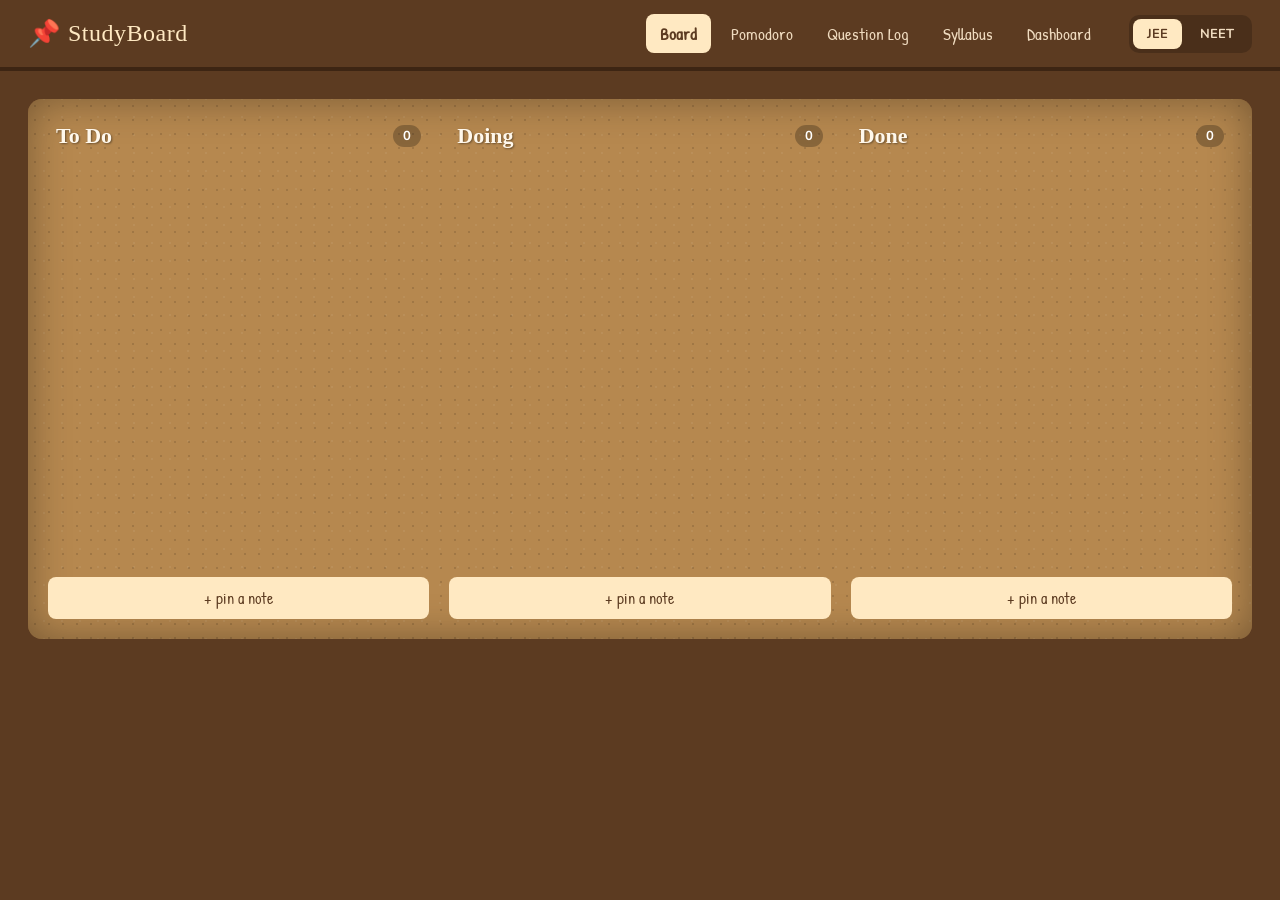
==== index.html @ 80663cc7 "Initial commit: StudyBoard sticky-note kanban with Pomodoro timer, question log, and syllabus tracke" ====
<!DOCTYPE html>
<html lang="en">
<head>
<meta charset="UTF-8">
<meta name="viewport" content="width=device-width, initial-scale=1.0">
<meta name="theme-color" content="#b6884f">
<title>StudyBoard — JEE/NEET sticky-note board & tracker</title>
<meta name="description" content="A handwritten sticky-note board for JEE/NEET aspirants: kanban board, question log, and syllabus tracker.">
<link rel="preconnect" href="https://fonts.googleapis.com">
<link rel="preconnect" href="https://fonts.gstatic.com" crossorigin>
<link rel="stylesheet" href="https://fonts.googleapis.com/css2?family=Caveat:wght@400;500;600;700&family=Nunito:wght@400;600;700;800&family=Patrick+Hand&family=Permanent+Marker&display=swap">
<link rel="stylesheet" href="styles.css">
</head>
<body>
<div id="app">

  <header class="topbar">
    <div class="brand">
      <span class="brand-note">📌</span>
      <span class="brand-text">StudyBoard</span>
    </div>
    <nav class="tabs" id="tabs">
      <button class="tab-btn active" data-tab="board">Board</button>
      <button class="tab-btn" data-tab="timer">Pomodoro</button>
      <button class="tab-btn" data-tab="qlog">Question Log</button>
      <button class="tab-btn" data-tab="syllabus">Syllabus</button>
      <button class="tab-btn" data-tab="stats">Dashboard</button>
    </nav>
    <div class="exam-toggle">
      <button class="exam-btn active" data-exam="JEE">JEE</button>
      <button class="exam-btn" data-exam="NEET">NEET</button>
    </div>
  </header>

  <!-- BOARD -->
  <main id="view-board" class="view active">
    <div class="corkboard">
      <div class="column" data-status="todo">
        <div class="column-head"><h2>To Do</h2><span class="count" id="count-todo">0</span></div>
        <div class="notes-drop" data-status="todo"></div>
        <button class="add-note-btn" data-status="todo">+ pin a note</button>
      </div>
      <div class="column" data-status="doing">
        <div class="column-head"><h2>Doing</h2><span class="count" id="count-doing">0</span></div>
        <div class="notes-drop" data-status="doing"></div>
        <button class="add-note-btn" data-status="doing">+ pin a note</button>
      </div>
      <div class="column" data-status="done">
        <div class="column-head"><h2>Done</h2><span class="count" id="count-done">0</span></div>
        <div class="notes-drop" data-status="done"></div>
        <button class="add-note-btn" data-status="done">+ pin a note</button>
      </div>
    </div>
  </main>

  <!-- POMODORO TIMER -->
  <main id="view-timer" class="view">
    <div class="timer-wrap">
      <div class="timer-card">
        <div class="timer-mode-row" id="timer-mode-row">
          <button class="mode-btn active" data-mode="focus">Focus</button>
          <button class="mode-btn" data-mode="short">Short Break</button>
          <button class="mode-btn" data-mode="long">Long Break</button>
        </div>
        <div class="timer-ring">
          <svg viewBox="0 0 200 200" class="ring-svg">
            <circle cx="100" cy="100" r="90" class="ring-track"></circle>
            <circle cx="100" cy="100" r="90" class="ring-progress" id="ring-progress"></circle>
          </svg>
          <div class="timer-display" id="timer-display">25:00</div>
        </div>
        <div class="timer-subject-row">
          <select id="timer-subject"><option value="">No subject</option></select>
          <input id="timer-chapter" placeholder="chapter / topic (optional)">
        </div>
        <div class="timer-controls">
          <button id="timer-start-btn" class="primary-btn">Start</button>
          <button id="timer-reset-btn" class="ghost-btn">Reset</button>
        </div>
        <div class="timer-cycle-info">
          <span id="timer-cycle-count">0</span> focus sessions completed today &middot; round <span id="timer-round">1</span>/<span id="timer-round-total">4</span>
        </div>
      </div>

      <div class="panel timer-settings-panel">
        <h2 class="panel-title">Timer settings</h2>
        <div class="qform">
          <div class="field">
            <label>Focus (min)</label>
            <input id="setting-focus" type="number" min="1" max="120" value="25">
          </div>
          <div class="field">
            <label>Short break (min)</label>
            <input id="setting-short" type="number" min="1" max="60" value="5">
          </div>
          <div class="field">
            <label>Long break (min)</label>
            <input id="setting-long" type="number" min="1" max="90" value="15">
          </div>
          <div class="field">
            <label>Rounds before long break</label>
            <input id="setting-rounds" type="number" min="1" max="12" value="4">
          </div>
        </div>
      </div>

      <div class="panel">
        <h2 class="panel-title">Today's focus sessions</h2>
        <div class="table-wrap">
          <table id="focus-table">
            <thead><tr><th>Time</th><th>Subject</th><th>Chapter</th><th>Duration</th></tr></thead>
            <tbody id="focus-table-body"></tbody>
          </table>
          <p id="focus-table-empty" class="empty-msg">No focus sessions logged today yet.</p>
        </div>
      </div>
    </div>
  </main>

  <!-- QUESTION LOG -->
  <main id="view-qlog" class="view">
    <div class="panel">
      <h2 class="panel-title">Log a question</h2>
      <form id="qform" class="qform">
        <div class="field">
          <label>Subject</label>
          <select id="q-subject" required></select>
        </div>
        <div class="field">
          <label>Chapter / Topic</label>
          <input id="q-chapter" list="chapter-list" placeholder="e.g. Rotational Motion" required>
          <datalist id="chapter-list"></datalist>
        </div>
        <div class="field">
          <label>Result</label>
          <select id="q-result" required>
            <option value="correct">Correct</option>
            <option value="incorrect">Incorrect</option>
            <option value="skipped">Skipped</option>
          </select>
        </div>
        <div class="field">
          <label>Difficulty</label>
          <select id="q-difficulty" required>
            <option value="easy">Easy</option>
            <option value="medium" selected>Medium</option>
            <option value="hard">Hard</option>
          </select>
        </div>
        <div class="field">
          <label>Source</label>
          <input id="q-source" placeholder="e.g. PYQ 2023, Allen module">
        </div>
        <div class="field">
          <label>Time taken (min)</label>
          <input id="q-time" type="number" min="0" step="1" placeholder="optional">
        </div>
        <div class="field">
          <label>Date</label>
          <input id="q-date" type="date" required>
        </div>
        <div class="field field-wide">
          <label>Notes</label>
          <input id="q-notes" placeholder="mistake reason, concept to revise, etc.">
        </div>
        <button type="submit" class="primary-btn">Log question</button>
      </form>
    </div>

    <div class="panel">
      <div class="panel-title-row">
        <h2 class="panel-title">Log history</h2>
        <div class="filters">
          <select id="filter-subject"><option value="all">All subjects</option></select>
          <select id="filter-result">
            <option value="all">All results</option>
            <option value="correct">Correct</option>
            <option value="incorrect">Incorrect</option>
            <option value="skipped">Skipped</option>
          </select>
          <button id="clear-log-btn" class="ghost-btn">Clear all</button>
        </div>
      </div>
      <div class="table-wrap">
        <table id="qtable">
          <thead>
            <tr><th>Date</th><th>Subject</th><th>Chapter</th><th>Result</th><th>Difficulty</th><th>Time</th><th>Source</th><th>Notes</th><th></th></tr>
          </thead>
          <tbody id="qtable-body"></tbody>
        </table>
        <p id="qtable-empty" class="empty-msg">No questions logged yet — add your first one above.</p>
      </div>
    </div>
  </main>

  <!-- SYLLABUS -->
  <main id="view-syllabus" class="view">
    <div id="syllabus-subjects"></div>
  </main>

  <!-- STATS -->
  <main id="view-stats" class="view">
    <div class="stat-cards" id="stat-cards"></div>
    <div class="panel">
      <h2 class="panel-title">Accuracy by subject</h2>
      <div id="subject-accuracy"></div>
    </div>
    <div class="panel">
      <h2 class="panel-title">Syllabus progress</h2>
      <div id="syllabus-progress-summary"></div>
    </div>
  </main>

</div>

<!-- Note editor modal -->
<div id="note-modal" class="modal-overlay hidden">
  <div class="modal">
    <textarea id="note-text" maxlength="220" placeholder="Write on the sticky note..."></textarea>
    <div class="color-row" id="note-colors">
      <button data-color="yellow" class="color-swatch yellow"></button>
      <button data-color="pink" class="color-swatch pink"></button>
      <button data-color="blue" class="color-swatch blue"></button>
      <button data-color="green" class="color-swatch green"></button>
      <button data-color="orange" class="color-swatch orange"></button>
    </div>
    <div class="modal-actions">
      <button id="note-delete-btn" class="ghost-btn danger">Delete</button>
      <div>
        <button id="note-cancel-btn" class="ghost-btn">Cancel</button>
        <button id="note-save-btn" class="primary-btn">Save</button>
      </div>
    </div>
  </div>
</div>

<script src="syllabus-data.js"></script>
<script src="app.js"></script>
</body>
</html>
---- styles.css ----
:root {
  --cork: #b6884f;
  --cork-dark: #9c6f3c;
  --wood: #5c3b21;
  --ink: #2b2118;
  --yellow: #fff59d;
  --pink: #ffb3c6;
  --blue: #a8d8ff;
  --green: #baf2b0;
  --orange: #ffcc99;
  --paper-shadow: rgba(0,0,0,0.25);
}

* { box-sizing: border-box; }

body {
  margin: 0;
  font-family: 'Nunito', sans-serif;
  color: var(--ink);
  background: var(--wood);
}

#app { min-height: 100vh; display: flex; flex-direction: column; }

/* Topbar */
.topbar {
  display: flex;
  align-items: center;
  gap: 24px;
  padding: 14px 28px;
  background: var(--wood);
  border-bottom: 4px solid #3d2513;
  flex-wrap: wrap;
}
.brand { display: flex; align-items: center; gap: 8px; margin-right: auto; }
.brand-note { font-size: 26px; }
.brand-text {
  font-family: 'Permanent Marker', cursive;
  font-size: 24px;
  color: #ffe9c2;
  letter-spacing: 0.5px;
}
.tabs { display: flex; gap: 6px; }
.tab-btn {
  font-family: 'Patrick Hand', cursive;
  font-size: 17px;
  background: transparent;
  border: none;
  color: #f0dcc0;
  padding: 8px 14px;
  border-radius: 8px;
  cursor: pointer;
}
.tab-btn:hover { background: rgba(255,255,255,0.08); }
.tab-btn.active { background: #ffe9c2; color: var(--wood); font-weight: 700; }

.exam-toggle { display: flex; gap: 4px; background: rgba(0,0,0,0.2); padding: 4px; border-radius: 10px; }
.exam-btn {
  font-family: 'Nunito', sans-serif;
  font-weight: 700;
  border: none;
  background: transparent;
  color: #f0dcc0;
  padding: 6px 14px;
  border-radius: 8px;
  cursor: pointer;
  font-size: 13px;
}
.exam-btn.active { background: #ffe9c2; color: var(--wood); }

/* Views */
.view { display: none; flex: 1; padding: 28px; }
.view.active { display: block; }

/* Corkboard */
.corkboard {
  background-color: var(--cork);
  background-image:
    radial-gradient(rgba(0,0,0,0.12) 1px, transparent 1.5px),
    radial-gradient(rgba(255,255,255,0.06) 1px, transparent 1.5px);
  background-size: 14px 14px, 18px 18px;
  background-position: 0 0, 7px 9px;
  border-radius: 14px;
  padding: 20px;
  display: grid;
  grid-template-columns: repeat(3, 1fr);
  gap: 20px;
  min-height: 60vh;
  box-shadow: inset 0 0 40px rgba(0,0,0,0.35);
}
.column { display: flex; flex-direction: column; min-height: 100%; }
.column-head {
  display: flex;
  align-items: center;
  justify-content: space-between;
  margin-bottom: 12px;
  padding: 4px 8px;
}
.column-head h2 {
  font-family: 'Permanent Marker', cursive;
  color: #fff8ec;
  text-shadow: 1px 1px 2px rgba(0,0,0,0.4);
  font-size: 22px;
  margin: 0;
}
.count {
  background: rgba(0,0,0,0.25);
  color: #fff;
  border-radius: 999px;
  padding: 2px 10px;
  font-size: 13px;
  font-weight: 700;
}
.notes-drop {
  flex: 1;
  display: flex;
  flex-direction: column;
  gap: 16px;
  min-height: 120px;
  padding-bottom: 8px;
}
.notes-drop.drag-over { background: rgba(255,255,255,0.08); border-radius: 10px; }

.sticky-note {
  font-family: 'Caveat', cursive;
  font-size: 20px;
  line-height: 1.3;
  padding: 16px 14px 30px;
  border-radius: 2px;
  box-shadow: 3px 6px 10px var(--paper-shadow);
  cursor: grab;
  position: relative;
  transform: rotate(var(--tilt, -1.5deg));
  transition: transform 0.15s ease;
  min-height: 90px;
  word-wrap: break-word;
  white-space: pre-wrap;
}
.sticky-note:hover { transform: rotate(0deg) scale(1.02); }
.sticky-note.dragging { opacity: 0.4; }
.sticky-note::before {
  content: "";
  position: absolute;
  top: -8px;
  left: 50%;
  transform: translateX(-50%);
  width: 22px;
  height: 14px;
  background: rgba(255,255,255,0.55);
  border: 1px solid rgba(0,0,0,0.05);
}
.sticky-note.yellow { background: var(--yellow); }
.sticky-note.pink { background: var(--pink); }
.sticky-note.blue { background: var(--blue); }
.sticky-note.green { background: var(--green); }
.sticky-note.orange { background: var(--orange); }

.add-note-btn, .primary-btn {
  font-family: 'Patrick Hand', cursive;
  font-size: 16px;
  background: #ffe9c2;
  color: var(--wood);
  border: none;
  padding: 10px 14px;
  border-radius: 8px;
  cursor: pointer;
  margin-top: 10px;
}
.add-note-btn:hover, .primary-btn:hover { background: #fff2d9; }

.ghost-btn {
  font-family: 'Nunito', sans-serif;
  background: transparent;
  border: 1.5px solid var(--cork-dark);
  color: var(--cork-dark);
  padding: 7px 12px;
  border-radius: 8px;
  cursor: pointer;
  font-size: 13px;
  font-weight: 700;
}
.ghost-btn.danger { border-color: #c0392b; color: #c0392b; }
.ghost-btn:hover { background: rgba(0,0,0,0.05); }

/* Panels (question log, dashboard) */
.panel {
  background: #fffaf0;
  border-radius: 14px;
  padding: 20px 22px;
  margin-bottom: 22px;
  box-shadow: 0 4px 14px rgba(0,0,0,0.15);
}
.panel-title {
  font-family: 'Permanent Marker', cursive;
  color: var(--wood);
  font-size: 20px;
  margin: 0 0 14px;
}
.panel-title-row { display: flex; align-items: center; justify-content: space-between; flex-wrap: wrap; gap: 10px; }

.qform {
  display: grid;
  grid-template-columns: repeat(4, 1fr);
  gap: 14px;
}
.field { display: flex; flex-direction: column; gap: 4px; }
.field-wide { grid-column: span 2; }
.field label { font-size: 12px; font-weight: 700; color: #6b563b; text-transform: uppercase; letter-spacing: 0.4px; }
.field input, .field select {
  font-family: 'Nunito', sans-serif;
  padding: 8px 10px;
  border: 1.5px solid #e2d3b8;
  border-radius: 8px;
  font-size: 14px;
  background: #fff;
}
.qform .primary-btn { grid-column: 1 / -1; justify-self: start; }

.filters { display: flex; gap: 8px; align-items: center; }
.filters select {
  padding: 6px 8px;
  border-radius: 8px;
  border: 1.5px solid #e2d3b8;
  font-size: 13px;
}

.table-wrap { overflow-x: auto; }
table { width: 100%; border-collapse: collapse; font-size: 13.5px; }
th, td { text-align: left; padding: 8px 10px; border-bottom: 1px solid #eee0c8; white-space: nowrap; }
th { color: #6b563b; text-transform: uppercase; font-size: 11px; letter-spacing: 0.4px; }
td.notes-cell { white-space: normal; max-width: 220px; }
.badge { padding: 2px 8px; border-radius: 999px; font-size: 12px; font-weight: 700; }
.badge.correct { background: #d9f5d0; color: #2c7a2c; }
.badge.incorrect { background: #fbd6d6; color: #a52727; }
.badge.skipped { background: #f0e6cf; color: #8a6d33; }
.row-delete { background: none; border: none; cursor: pointer; color: #b06; font-size: 15px; }
.empty-msg { color: #8a7c63; font-style: italic; padding: 14px 4px; }

/* Syllabus */
.subject-block { margin-bottom: 24px; }
.subject-head { display: flex; align-items: center; gap: 14px; margin-bottom: 10px; }
.subject-head h3 { font-family: 'Permanent Marker', cursive; color: #fff8ec; text-shadow: 1px 1px 2px rgba(0,0,0,0.4); margin: 0; font-size: 19px; min-width: 130px; }
.progress-bar-outer {
  flex: 1;
  height: 12px;
  background: #e6d6b8;
  border-radius: 999px;
  overflow: hidden;
}
.progress-bar-inner { height: 100%; background: linear-gradient(90deg, #8fd18a, #5cb85c); }
.progress-pct { font-weight: 800; color: #fff8ec; text-shadow: 1px 1px 2px rgba(0,0,0,0.4); font-size: 13px; min-width: 42px; text-align: right; }

.chapter-list { display: flex; flex-direction: column; gap: 6px; }
.chapter-row {
  display: flex;
  align-items: center;
  gap: 12px;
  background: #fffaf0;
  padding: 8px 12px;
  border-radius: 8px;
  box-shadow: 0 1px 4px rgba(0,0,0,0.08);
}
.chapter-name { flex: 1; font-size: 14px; }
.chapter-name.studied { }
.chapter-toggle { display: flex; gap: 6px; }
.chapter-toggle label { font-size: 12px; display: flex; align-items: center; gap: 4px; color: #6b563b; cursor: pointer; }

/* Dashboard */
.stat-cards { display: grid; grid-template-columns: repeat(4, 1fr); gap: 16px; margin-bottom: 22px; }
.stat-card {
  background: #fffaf0;
  border-radius: 14px;
  padding: 18px;
  box-shadow: 0 4px 14px rgba(0,0,0,0.15);
  text-align: center;
}
.stat-card .value { font-family: 'Permanent Marker', cursive; font-size: 30px; color: var(--wood); }
.stat-card .label { font-size: 12px; color: #6b563b; text-transform: uppercase; letter-spacing: 0.4px; margin-top: 4px; }
.subject-acc-row { display: flex; align-items: center; gap: 12px; margin-bottom: 10px; }
.subject-acc-row .name { width: 110px; font-weight: 700; color: var(--wood); font-size: 14px; }

/* Modal */
.modal-overlay {
  position: fixed; inset: 0; background: rgba(0,0,0,0.45);
  display: flex; align-items: center; justify-content: center; z-index: 50;
}
.modal-overlay.hidden { display: none; }
.modal {
  background: var(--yellow);
  width: 320px;
  padding: 18px;
  border-radius: 4px;
  box-shadow: 0 10px 30px rgba(0,0,0,0.4);
}
.modal textarea {
  width: 100%;
  height: 120px;
  font-family: 'Caveat', cursive;
  font-size: 20px;
  border: none;
  background: transparent;
  resize: none;
  outline: none;
}
.color-row { display: flex; gap: 8px; margin: 10px 0; }
.color-swatch { width: 24px; height: 24px; border-radius: 50%; border: 2px solid rgba(0,0,0,0.25); cursor: pointer; }
.color-swatch.selected { border-color: var(--wood); border-width: 3px; }
.color-swatch.yellow { background: var(--yellow); }
.color-swatch.pink { background: var(--pink); }
.color-swatch.blue { background: var(--blue); }
.color-swatch.green { background: var(--green); }
.color-swatch.orange { background: var(--orange); }
.modal-actions { display: flex; justify-content: space-between; align-items: center; margin-top: 8px; }

/* Pomodoro timer */
.timer-wrap { display: flex; flex-direction: column; gap: 22px; max-width: 640px; margin: 0 auto; }
.timer-card {
  background: #fffaf0;
  border-radius: 18px;
  padding: 26px;
  box-shadow: 0 6px 20px rgba(0,0,0,0.18);
  text-align: center;
}
.timer-mode-row { display: flex; justify-content: center; gap: 8px; margin-bottom: 20px; }
.mode-btn {
  font-family: 'Patrick Hand', cursive;
  font-size: 15px;
  background: #f0e6cf;
  color: var(--wood);
  border: none;
  padding: 8px 14px;
  border-radius: 999px;
  cursor: pointer;
}
.mode-btn.active { background: var(--wood); color: #fff8ec; }

.timer-ring { position: relative; width: 220px; height: 220px; margin: 0 auto 18px; }
.ring-svg { width: 100%; height: 100%; transform: rotate(-90deg); }
.ring-track { fill: none; stroke: #eee0c8; stroke-width: 12; }
.ring-progress {
  fill: none;
  stroke: #5cb85c;
  stroke-width: 12;
  stroke-linecap: round;
  stroke-dasharray: 565.48;
  stroke-dashoffset: 0;
  transition: stroke-dashoffset 0.3s linear, stroke 0.3s ease;
}
.ring-progress.mode-short, .ring-progress.mode-long { stroke: #4aa3d8; }
.timer-display {
  position: absolute; inset: 0;
  display: flex; align-items: center; justify-content: center;
  font-family: 'Permanent Marker', cursive;
  font-size: 44px;
  color: var(--wood);
}
.timer-subject-row { display: flex; gap: 10px; margin-bottom: 16px; }
.timer-subject-row select, .timer-subject-row input {
  flex: 1;
  padding: 8px 10px;
  border: 1.5px solid #e2d3b8;
  border-radius: 8px;
  font-size: 14px;
  font-family: 'Nunito', sans-serif;
}
.timer-controls { display: flex; justify-content: center; gap: 12px; margin-bottom: 14px; }
.timer-controls .primary-btn { min-width: 110px; }
.timer-cycle-info { font-size: 13px; color: #6b563b; }
.timer-settings-panel .qform { grid-template-columns: repeat(4, 1fr); }

@media (max-width: 900px) {
  .corkboard { grid-template-columns: 1fr; }
  .qform { grid-template-columns: 1fr 1fr; }
  .stat-cards { grid-template-columns: 1fr 1fr; }
}
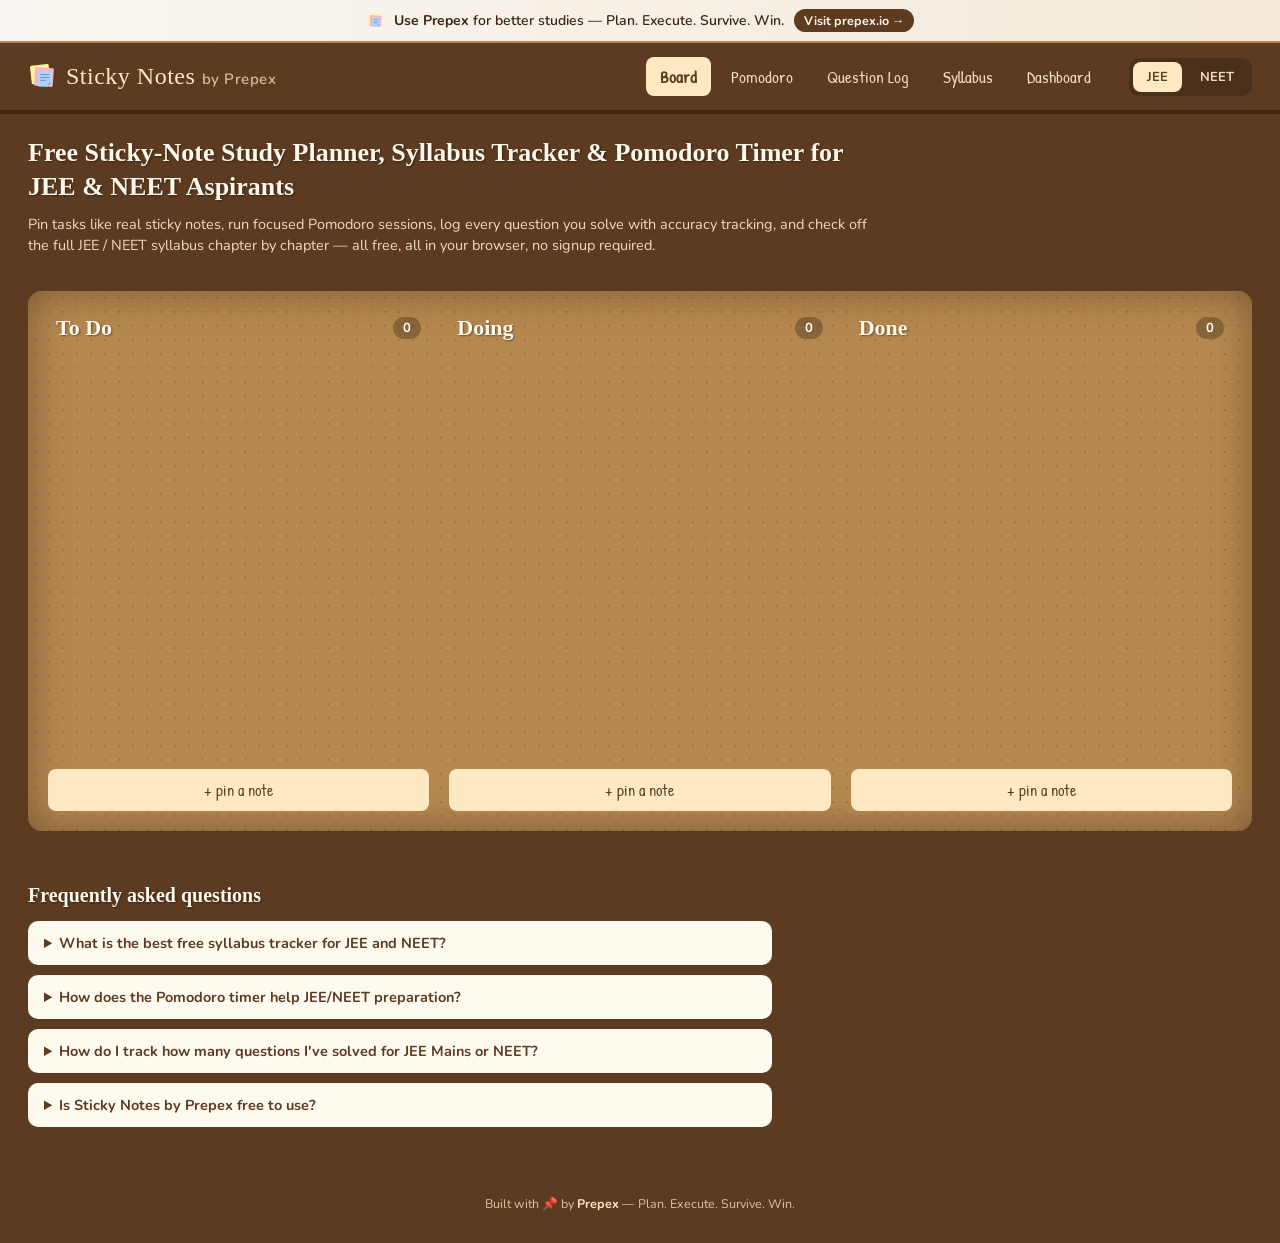
==== commit a01b7b0f: "Rebrand as Sticky Notes by Prepex, add full SEO, and add analytics admin panel - New logo, hero sect" ====
--- a/index.html
+++ b/index.html
@@ -4,20 +4,88 @@
 <meta charset="UTF-8">
 <meta name="viewport" content="width=device-width, initial-scale=1.0">
 <meta name="theme-color" content="#b6884f">
-<title>StudyBoard — JEE/NEET sticky-note board & tracker</title>
-<meta name="description" content="A handwritten sticky-note board for JEE/NEET aspirants: kanban board, question log, and syllabus tracker.">
+<title>Sticky Notes by Prepex — Free JEE & NEET Study Planner, Syllabus Tracker & Pomodoro Timer</title>
+<meta name="description" content="Free sticky-note study planner for JEE & NEET aspirants: drag-and-drop task board, Pomodoro focus timer, question log with accuracy tracking, and a full JEE/NEET syllabus tracker. No signup needed.">
+<meta name="keywords" content="JEE study planner, NEET study planner, JEE syllabus tracker, NEET syllabus tracker, pomodoro timer for JEE NEET, JEE NEET question log, free JEE preparation app, free NEET preparation app, JEE 2027 syllabus checklist, NEET 2027 syllabus checklist">
+<link rel="canonical" href="https://stickynotes.prepex.io/">
+<link rel="icon" type="image/svg+xml" href="logo.svg">
+<link rel="manifest" href="manifest.webmanifest">
+
+<!-- Open Graph -->
+<meta property="og:type" content="website">
+<meta property="og:site_name" content="Sticky Notes by Prepex">
+<meta property="og:title" content="Sticky Notes by Prepex — Free JEE & NEET Study Planner, Syllabus Tracker & Pomodoro Timer">
+<meta property="og:description" content="Drag-and-drop sticky-note task board, Pomodoro focus timer, question log with accuracy tracking, and a full JEE/NEET syllabus tracker — free, no signup.">
+<meta property="og:url" content="https://stickynotes.prepex.io/">
+<meta property="og:image" content="https://stickynotes.prepex.io/logo.svg">
+
+<!-- Twitter -->
+<meta name="twitter:card" content="summary">
+<meta name="twitter:title" content="Sticky Notes by Prepex — Free JEE & NEET Study Planner">
+<meta name="twitter:description" content="Sticky-note task board, Pomodoro timer, question log & syllabus tracker for JEE/NEET aspirants — free, no signup.">
+<meta name="twitter:image" content="https://stickynotes.prepex.io/logo.svg">
+
 <link rel="preconnect" href="https://fonts.googleapis.com">
 <link rel="preconnect" href="https://fonts.gstatic.com" crossorigin>
 <link rel="stylesheet" href="https://fonts.googleapis.com/css2?family=Caveat:wght@400;500;600;700&family=Nunito:wght@400;600;700;800&family=Patrick+Hand&family=Permanent+Marker&display=swap">
 <link rel="stylesheet" href="styles.css">
+
+<script type="application/ld+json">
+{
+  "@context": "https://schema.org",
+  "@type": "WebApplication",
+  "name": "Sticky Notes by Prepex",
+  "url": "https://stickynotes.prepex.io/",
+  "applicationCategory": "EducationalApplication",
+  "operatingSystem": "Any (runs in browser)",
+  "offers": { "@type": "Offer", "price": "0", "priceCurrency": "INR" },
+  "description": "Free sticky-note study planner for JEE & NEET aspirants with a Pomodoro timer, question log, and syllabus tracker.",
+  "publisher": { "@type": "Organization", "name": "Prepex", "url": "https://prepex.io" }
+}
+</script>
+<script type="application/ld+json">
+{
+  "@context": "https://schema.org",
+  "@type": "FAQPage",
+  "mainEntity": [
+    {
+      "@type": "Question",
+      "name": "What is the best free syllabus tracker for JEE and NEET?",
+      "acceptedAnswer": { "@type": "Answer", "text": "Sticky Notes by Prepex is a free browser-based tracker that covers the full JEE (Physics, Chemistry, Mathematics) and NEET (Physics, Chemistry, Biology) syllabus, letting you mark each chapter as studied or revised and see live progress bars per subject." }
+    },
+    {
+      "@type": "Question",
+      "name": "How does the Pomodoro timer help JEE/NEET preparation?",
+      "acceptedAnswer": { "@type": "Answer", "text": "The Pomodoro technique breaks study time into focused sessions (default 25 minutes) followed by short breaks. This built-in timer lets JEE/NEET aspirants tag each focus session with a subject and chapter, log a daily focus history, and avoid burnout during long revision days." }
+    },
+    {
+      "@type": "Question",
+      "name": "How do I track how many questions I've solved for JEE Mains or NEET?",
+      "acceptedAnswer": { "@type": "Answer", "text": "Use the Question Log tab to record every question you attempt with its subject, chapter, difficulty, and result (correct, incorrect, or skipped). The Dashboard then automatically calculates your accuracy overall and per subject." }
+    },
+    {
+      "@type": "Question",
+      "name": "Is Sticky Notes by Prepex free to use?",
+      "acceptedAnswer": { "@type": "Answer", "text": "Yes, it is completely free with no signup — all your data is stored locally in your browser. For a more complete, cloud-synced JEE/NEET preparation experience, check out Prepex." }
+    }
+  ]
+}
+</script>
 </head>
 <body>
+
+<a class="promo-banner" href="https://prepex.io" target="_blank" rel="noopener" id="prepex-banner">
+  <img src="logo.svg" alt="" class="promo-banner-icon" aria-hidden="true">
+  <span><strong>Use Prepex</strong> for better studies — Plan. Execute. Survive. Win.</span>
+  <span class="promo-banner-cta">Visit prepex.io →</span>
+</a>
+
 <div id="app">
 
   <header class="topbar">
     <div class="brand">
-      <span class="brand-note">📌</span>
-      <span class="brand-text">StudyBoard</span>
+      <img src="logo.svg" alt="Sticky Notes by Prepex logo" class="brand-logo">
+      <span class="brand-text">Sticky Notes <span class="brand-by">by Prepex</span></span>
     </div>
     <nav class="tabs" id="tabs">
       <button class="tab-btn active" data-tab="board">Board</button>
@@ -31,6 +99,11 @@
       <button class="exam-btn" data-exam="NEET">NEET</button>
     </div>
   </header>
+
+  <section class="hero">
+    <h1>Free Sticky-Note Study Planner, Syllabus Tracker &amp; Pomodoro Timer for JEE &amp; NEET Aspirants</h1>
+    <p>Pin tasks like real sticky notes, run focused Pomodoro sessions, log every question you solve with accuracy tracking, and check off the full JEE / NEET syllabus chapter by chapter — all free, all in your browser, no signup required.</p>
+  </section>
 
   <!-- BOARD -->
   <main id="view-board" class="view active">
@@ -211,6 +284,30 @@
     </div>
   </main>
 
+  <section class="faq-section">
+    <h2>Frequently asked questions</h2>
+    <details>
+      <summary>What is the best free syllabus tracker for JEE and NEET?</summary>
+      <p>Sticky Notes by Prepex is a free browser-based tracker that covers the full JEE (Physics, Chemistry, Mathematics) and NEET (Physics, Chemistry, Biology) syllabus, letting you mark each chapter as studied or revised and see live progress bars per subject.</p>
+    </details>
+    <details>
+      <summary>How does the Pomodoro timer help JEE/NEET preparation?</summary>
+      <p>The Pomodoro technique breaks study time into focused sessions (default 25 minutes) followed by short breaks. This built-in timer lets you tag each focus session with a subject and chapter, log a daily focus history, and avoid burnout during long revision days.</p>
+    </details>
+    <details>
+      <summary>How do I track how many questions I've solved for JEE Mains or NEET?</summary>
+      <p>Use the Question Log tab to record every question you attempt with its subject, chapter, difficulty, and result (correct, incorrect, or skipped). The Dashboard then automatically calculates your accuracy overall and per subject.</p>
+    </details>
+    <details>
+      <summary>Is Sticky Notes by Prepex free to use?</summary>
+      <p>Yes — completely free, with no signup. All your data is stored locally in your browser. For a more complete, cloud-synced JEE/NEET preparation experience, check out <a href="https://prepex.io" target="_blank" rel="noopener" class="faq-prepex-link">Prepex</a>.</p>
+    </details>
+  </section>
+
+  <footer class="site-footer">
+    <p>Built with 📌 by <a href="https://prepex.io" target="_blank" rel="noopener">Prepex</a> — Plan. Execute. Survive. Win.</p>
+  </footer>
+
 </div>
 
 <!-- Note editor modal -->
--- a/styles.css
+++ b/styles.css
@@ -21,6 +21,79 @@
 }
 
 #app { min-height: 100vh; display: flex; flex-direction: column; }
+
+/* Prepex promo banner */
+.promo-banner {
+  display: flex;
+  align-items: center;
+  justify-content: center;
+  gap: 10px;
+  flex-wrap: wrap;
+  text-align: center;
+  background: linear-gradient(90deg, #faf7f2, #f2e9da);
+  color: #3d2513;
+  text-decoration: none;
+  padding: 9px 16px;
+  font-family: 'Nunito', sans-serif;
+  font-size: 14px;
+  font-weight: 600;
+  border-bottom: 2px solid #b6884f;
+  position: sticky;
+  top: 0;
+  z-index: 60;
+}
+.promo-banner:hover { background: linear-gradient(90deg, #fff, #f7efdf); }
+.promo-banner-icon { width: 18px; height: 18px; }
+.promo-banner-cta {
+  background: #5c3b21;
+  color: #fff8ec;
+  padding: 3px 10px;
+  border-radius: 999px;
+  font-size: 12.5px;
+  font-weight: 700;
+}
+
+.brand-logo { width: 30px; height: 30px; }
+.brand-by { font-size: 15px; opacity: 0.75; font-family: 'Nunito', sans-serif; font-weight: 600; }
+
+/* Hero */
+.hero { padding: 22px 28px 6px; max-width: 900px; }
+.hero h1 {
+  font-family: 'Permanent Marker', cursive;
+  color: #fff8ec;
+  font-size: 26px;
+  line-height: 1.3;
+  margin: 0 0 10px;
+  text-shadow: 1px 1px 2px rgba(0,0,0,0.4);
+}
+.hero p { color: #f0dcc0; font-size: 14.5px; line-height: 1.5; margin: 0; }
+
+/* FAQ */
+.faq-section { padding: 8px 28px 28px; max-width: 800px; }
+.faq-section h2 {
+  font-family: 'Permanent Marker', cursive;
+  color: #fff8ec;
+  text-shadow: 1px 1px 2px rgba(0,0,0,0.4);
+  font-size: 20px;
+  margin-bottom: 14px;
+}
+.faq-section details {
+  background: #fffaf0;
+  border-radius: 10px;
+  padding: 12px 16px;
+  margin-bottom: 10px;
+}
+.faq-section summary {
+  font-weight: 700;
+  color: var(--wood);
+  cursor: pointer;
+  font-size: 14.5px;
+}
+.faq-section p { font-size: 13.5px; color: #4a3a26; margin: 10px 0 0; line-height: 1.5; }
+.faq-prepex-link { color: #9c6f3c; font-weight: 700; }
+
+.site-footer { text-align: center; padding: 18px; font-size: 12.5px; color: #d8c4a4; }
+.site-footer a { color: #ffe9c2; font-weight: 700; text-decoration: none; }
 
 /* Topbar */
 .topbar {
